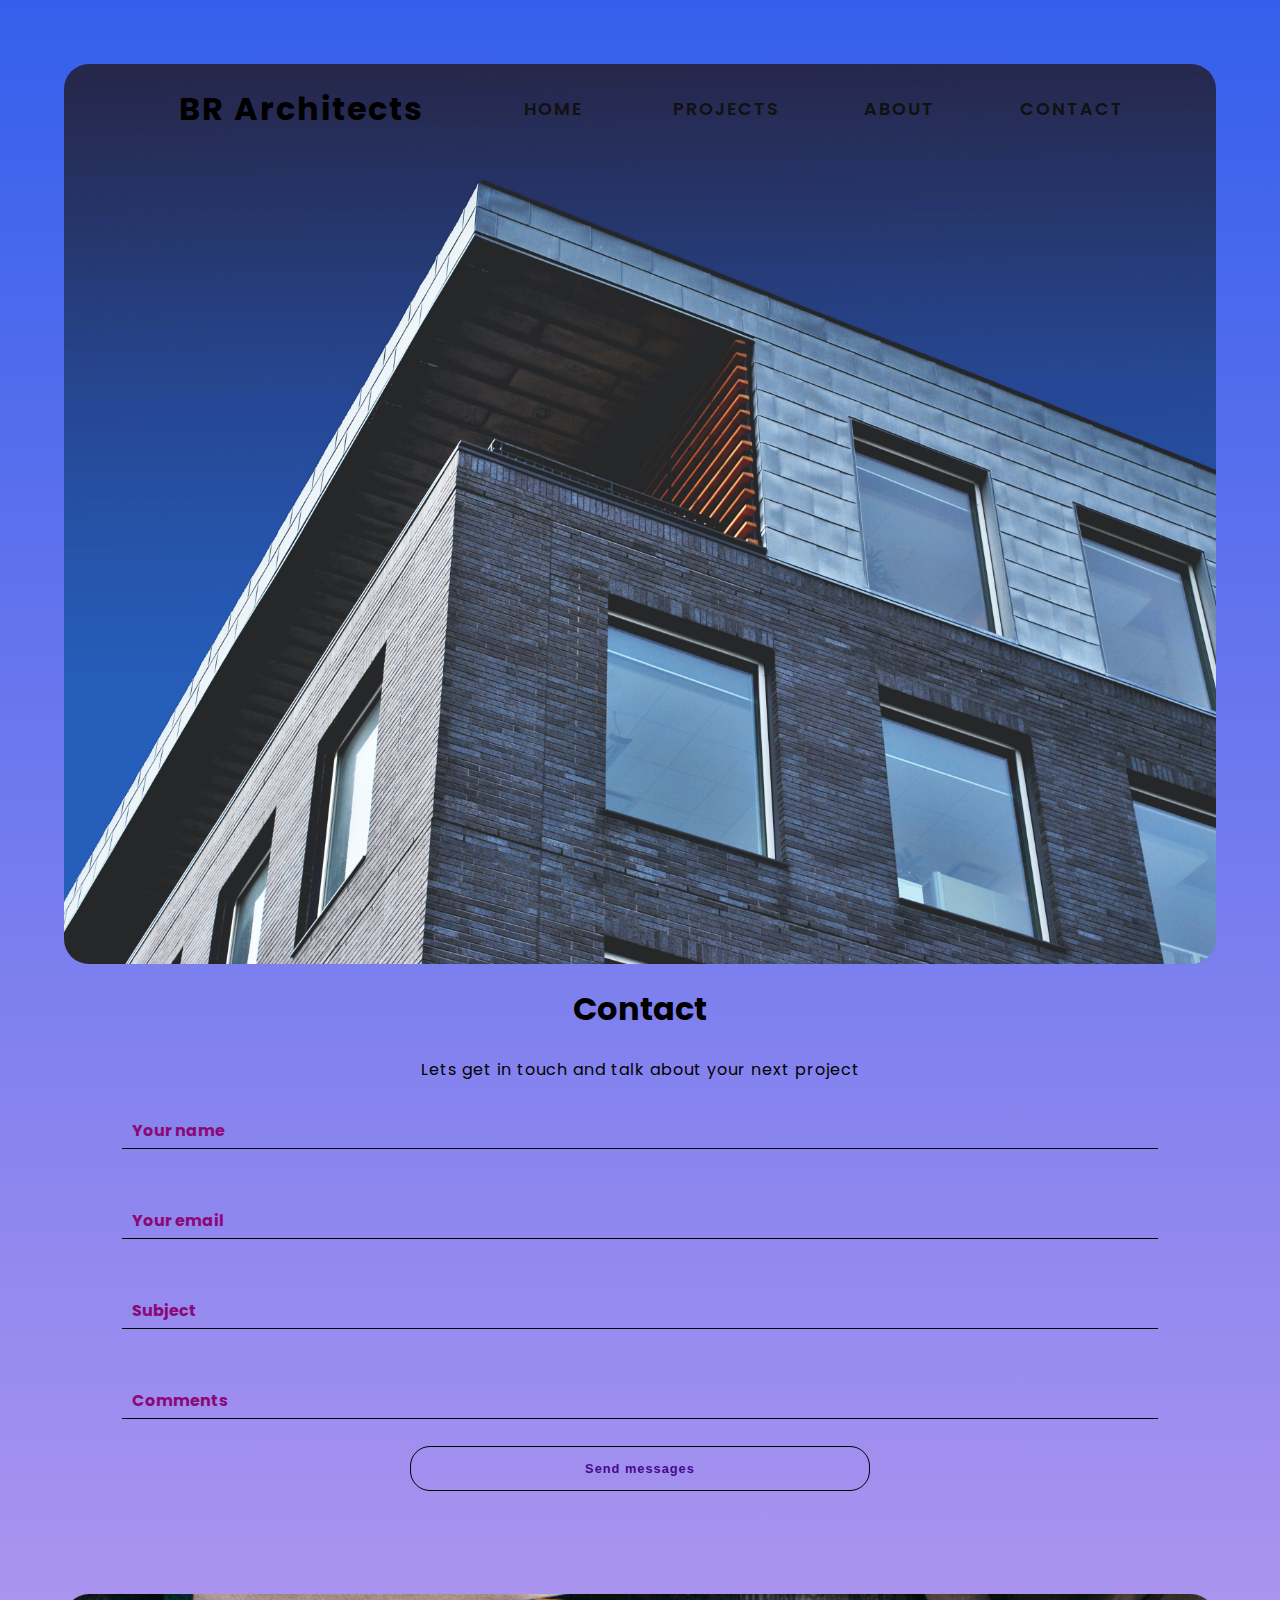
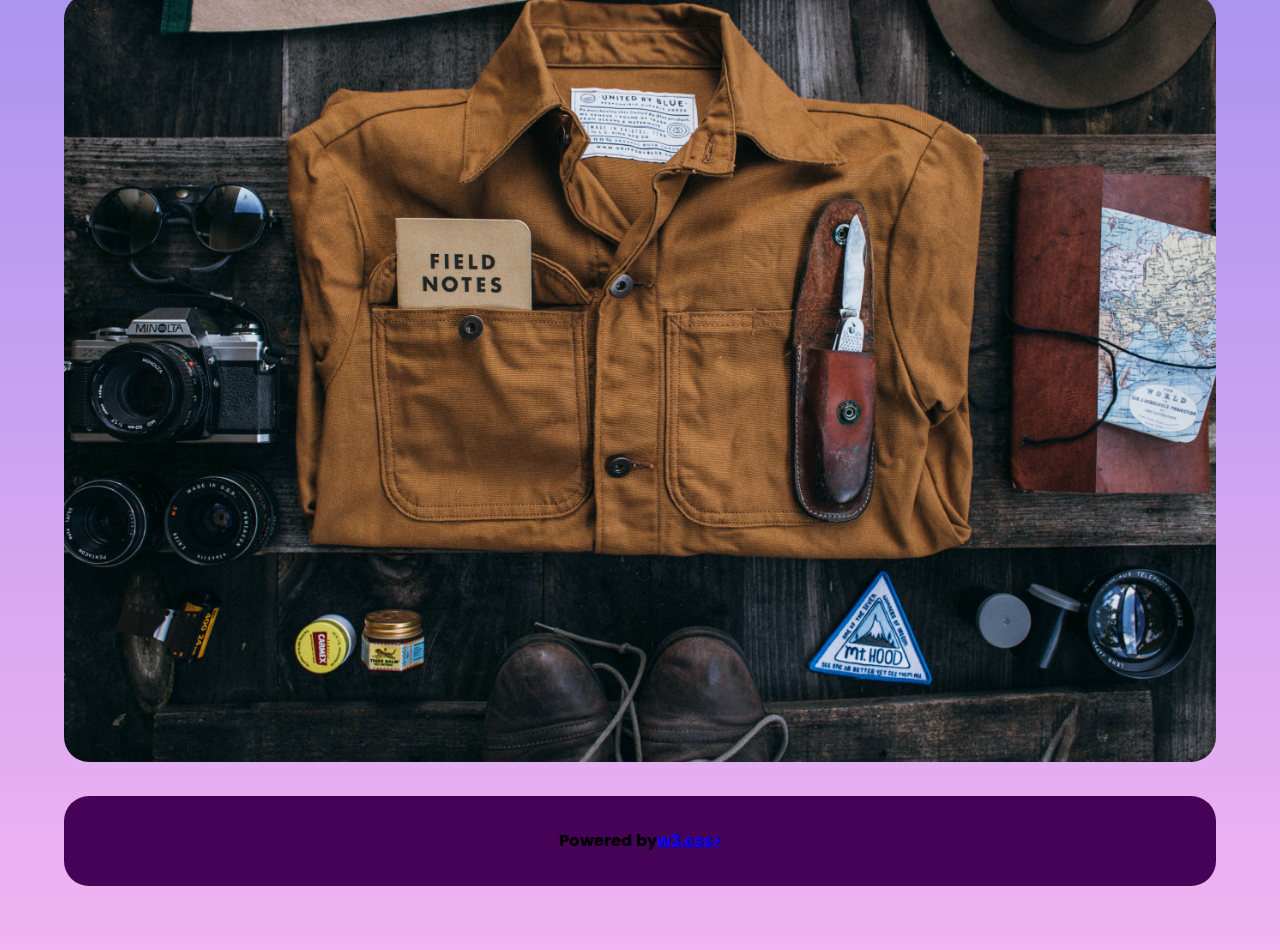
==== contact.html @ f1246236 "Add files via upload" ====
<!DOCTYPE html>
<html lang="en">
<head>
          <meta charset="UTF-8">
          <meta http-equiv="X-UA-Compatible" content="IE=edge">
          <meta name="viewport" content="width=device-width, initial-scale=1.0">
          <title>w3school.com(Contact)</title>
          <link rel="stylesheet" href="style.css">
          <link rel="preconnect" href="https://fonts.gstatic.com">
          <link href="https://fonts.googleapis.com/css2?family=Poppins:wght@300&display=swap" rel="stylesheet">
</head>
<body>
          <div class="page1">
                    <nav>
                              <div class="logoname">
                                        <h1>BR Architects</h1>
                              </div>
                              <ul class="navlinks">
                                        <li><a href="index.html">HOME</a></li>
                                        <li><a href="projects.html">PROJECTS</a></li>
                                        <li><a href="about.html">ABOUT</a></li>
                                        <li><a href="contact.html">CONTACT</a></li>
                              </ul>          
                              <button class="hamburger">
                                  <div class="line1"></div>
                                  <div class="line2"></div>
                                  <div class="line3"></div>
                              </button>

                              <ul class="littlescreenmenu">
                                <li><a href="index.html">HOME</a></li>
                                <li><a href="projects.html">PROJECTS</a></li>
                                <li><a href="about.html">ABOUT</a></li>
                                <li><a href="contact.html">CONTACT</a></li>
                              </ul>

                    </nav>
                    
          </div>
          <div class="page4">
            <div class="about"><h1>Contact</h1></div>
            <p>Lets get in touch and talk about your next project</p>
            <div class="formcontainer">
                <input type="name" placeholder="Your name">
                <input type="email" placeholder="Your email">
                <input type="text" placeholder="Subject">
                <input type="text" placeholder="Comments">
            </div>
            <button class="send-btn">Send messages</button>
            <img src="lastimage.jpg">
          </div>
          <footer class="footer">
              <h1>Powered by <a href="#">w3.css></a></h1>
          </footer>
</body>
</html>
---- style.css ----
* {
  padding: 0;
  margin: 0;
  box-sizing: border-box;
}

html {
  scroll-behavior: smooth;
  transition: 0.6s;
}

body {
  font-family: "Poppins";
  width: 90%;
  background: linear-gradient(rgb(52, 95, 236), rgba(211, 5, 211, 0.3));
  margin: 5% auto;
  border: 20px;
  height: 10%;
}

*::selection {
  background: rgb(56, 56, 143);
  color: bisque;
}

.page1 {
  height: 100vh;
  width: 100%;
  display: flex;
  background: url(landing.jpg);
  background-size: cover;
  background-position: bottom;
  border-radius: 25px;
  position: relative;
}

nav {
  width: 100%;
  height: 10%;
  display: flex;
  align-items: center;
  position: relative;
  letter-spacing: 2px;
  border-bottom-left-radius: 25px;
  border-bottom-right-radius: 25px;
}

.logoname {
  display: flex;
  /* position: absolute; */
  align-items: center;
  justify-content: center;
  float: left;
  width: auto;
  height: 100%;
  align-items: center;
  padding: 0 10%;
}

.logoname h1 {
  width: 100%;
  height: 100%;
  align-items: center;
  justify-content: center;
  display: flex;
}

.navlinks {
  display: flex;
  position: absolute;
  float: right;
  width: 60%;
  right: 5%;
  align-items: center;
  justify-content: space-around;
  /* margin: auto; */
  height: 100%;
}

.navlinks li {
  width: 100%;
  height: auto;
  list-style-type: none;
  display: flex;
  align-items: center;
  justify-content: center;
}

.navlinks a {
  color: #111;
  height: 100%;
  width: 100%;
  text-decoration: none;
  font-size: 1.1rem;
  font-weight: 600;
  display: flex;
  align-items: center;
  justify-content: center;
  margin: 0px 5px;
  border-radius: 20px;
  transition: all 0.4s ease;
}

.navlinks a:hover {
  padding: 5px 0;
  border-radius: 20px;
  background: linear-gradient(rgb(52, 52, 230), rgb(0, 225, 255));
}

.hamburger {
  position: absolute;
  right: 5%;
  height: 50%;
  display: flex;
  flex-direction: column;
  justify-content: space-evenly;
  align-items: center;
  width: 8%;
  background: none;
  border: none;
  cursor: pointer;
  pointer-events: none;
}

.line1,
.line2,
.line3 {
  display: none;
  width: 80%;
  height: 8%;
  background: black;
}

.littlescreenmenu {
  position: absolute;
  top: 10vh;
  right: 0;
  width: 25vw;
  height: 30vh;
  display: flex;
  flex-direction: column;
  align-items: center;
  justify-content: center;
  pointer-events: none;
  transform: translateY(0px);
}

.littlescreenmenu li {
  height: 100%;
  width: 100%;
  display: flex;
  align-items: center;
  justify-content: center;
  opacity: 0;
}

.littlescreenmenu a {
  display: flex;
  width: 100%;
  height: 100%;
  align-items: center;
  justify-content: center;
  color: black;
  text-decoration: none;
  font-weight: bold;
}

.littlescreenmenu a:hover {
  background: rgba(0, 0, 0, 0.3);
}

.page2 {
  width: 100%;
  align-items: center;
  justify-content: center;
}

.project {
  display: flex;
  align-items: center;
  justify-content: center;
  min-height: 100px;
}

.proimages {
  display: grid;
  grid-template-columns: 1fr 1fr;
  grid-gap: 1em;
  border-radius: 25px;
}

.page2images img {
  width: 100%;
  height: 100%;
  border-radius: 25px;
}

.page2images {
  display: grid;
  width: 100%;
  position: relative;
}

.page2images p {
  width: 100%;
  height: auto;
  position: absolute;
  display: flex;
  align-items: center;
  justify-content: center;
  font-weight: bolder;
  top: 3%;
}

.page3 {
  width: 100%;
  height: auto;
}

.about {
  width: 100%;
  height: 10vh;
  display: flex;
  align-items: center;
  justify-content: center;
}

.page3text {
  width: 100%;
  height: auto;
}

.page3text p {
  padding-bottom: 3%;
  line-height: 1.9;
  text-align: justify;
  letter-spacing: 1px;
}

.page3cardscontainer {
  display: grid;
  grid-template-columns: 1fr 1fr;
  grid-row-gap: 3rem;
  grid-column-gap: 1em;
}

.page3cards {
  width: 100%;
  height: 100%;
}

.page3cards img {
  width: 100%;
  border-radius: 25px;
}

.page3cards h1 {
  letter-spacing: 1px;
  width: 100%;
  text-align: center;
}

.page3cards p {
  letter-spacing: 1px;
  text-align: justify;
  padding: 3% 0;
}

.page3cards button {
  width: 50%;
  height: 4.4vh;
  display: flex;
  margin: auto;
  align-items: center;
  justify-content: center;
  border: none;
  background: none;
  transition: all 0.4s;
}

.page3cards button:hover {
  background: rgb(70, 8, 141);
  color: pink;
  transform: translateY(10px);
  width: 65%;
  cursor: pointer;
  border-radius: 20px;
}

.page3cards button a {
  text-decoration: none;
  color: rgb(29, 25, 25);
  background: blueviolet;
  width: 100%;
  height: 100%;
  display: flex;
  align-items: center;
  justify-content: center;
  border-radius: 20px;
  font-weight: bold;
  letter-spacing: 1px;
}

.page4 {
  width: 100%;
  height: 100%;
}

.formcontainer {
  display: flex;
  align-items: center;
  justify-content: space-around;
  height: 40vh;
  flex-direction: column;
}

.formcontainer input {
  height: 10%;
  width: 90%;
  border: none;
  background: none;
  border-bottom: 1px solid black;
  padding: 10px;
  font-family: "Poppins";
  font-size: 1em;
  font-weight: bold;
}

.page4 p {
  display: flex;
  align-items: center;
  justify-content: center;
  line-height: 2;
  letter-spacing: 1px;
  height: auto;
  width: 100%;
}

.formcontainer input::placeholder {
  color: rgb(141, 8, 119);
  /* padding: 10px; */
  font-family: "Poppins";
  font-weight: bold;
}

.send-btn {
  width: 40%;
  font-size: 0.8rem;
  min-width: 200x;
  height: 5vh;
  background: none;
  border: 1px solid black;
  display: flex;
  align-items: center;
  justify-content: center;
  margin: auto;
  margin-bottom: 5vh;
  color: rgb(70, 8, 141);
  font-weight: bold;
  letter-spacing: 1px;
  border-radius: 20px;
  transition: 0.4s all;
}

.send-btn:hover {
  background: rgb(70, 8, 141);
  color: pink;
  transform: translateY(10px);
  width: 50vw;
  cursor: pointer;
}

.page4 img {
  width: 100%;
  margin-top: 5%;
  border-radius: 25px;
}

footer {
  height: 10vh;
  margin-top: 3vh;
  width: 100%;
  display: flex;
  align-items: center;
  justify-content: center;
  background: rgb(70, 2, 87);
  border-radius: 25px;
  font-size: 1em;

}

footer h1 {
  display: flex;
  align-items: center;
  justify-content: center;
  height: 100%;
  width: 100%;
  font-size: 1rem;
}

@media screen and (max-width: 768px) {
  .proimages {
    display: grid;
    grid-template-columns: 1fr;
  }

  .littlescreenmenu li {
    pointer-events: all;
  }

  .littlescreenmenu li a {
    pointer-events: all;
  }
}

@media screen and (max-width: 900px) {
  .proimages {
    display: grid;
    grid-template-columns: 1fr;
  }

  .logoname {
    font-size: 90%;
  }

  .page3cardscontainer {
    display: grid;
    grid-template-columns: 1fr;
  }

  .littlescreenmenu li {
    pointer-events: all;
  }

  .littlescreenmenu li a {
    pointer-events: all;
  }
}

@media screen and (max-width: 1050px) {
  .logoname {
    width: 100%;
    font-size: 90%;
    height: 100%;
    display: flex;
  }

  .hamburger {
    pointer-events: all;
  }

  .navlinks {
    position: absolute;
    pointer-events: all;
    display: none;
  }

  .littlescreenmenu li {
    pointer-events: all;
  }

  .littlescreenmenu li a {
    pointer-events: all;
  }

  .line1,
  .line2,
  .line3 {
    display: flex;
    border-radius: 20px;
  }

  .hamburger:focus + .littlescreenmenu li {
    transform: translateY(10px);
    opacity: 1;
    transition: all 0.7s ease;
    pointer-events: all;
  }
}
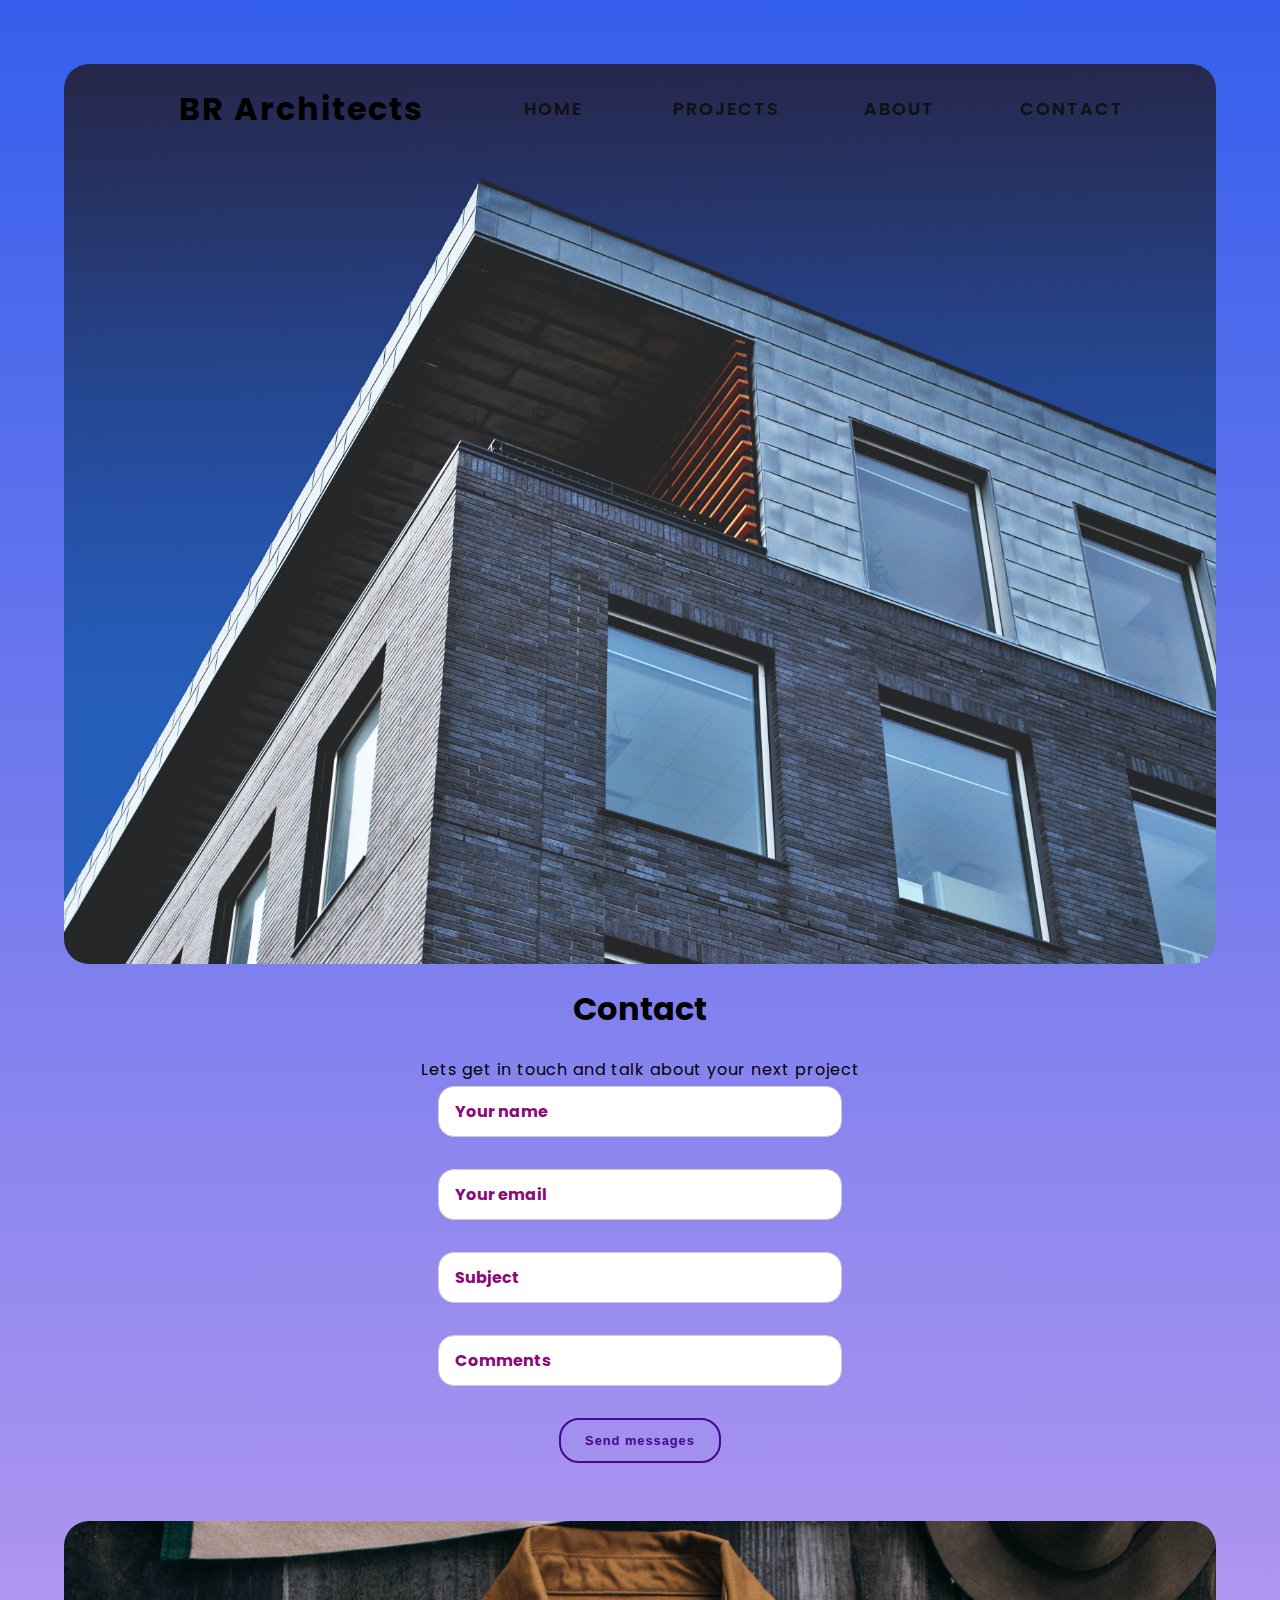
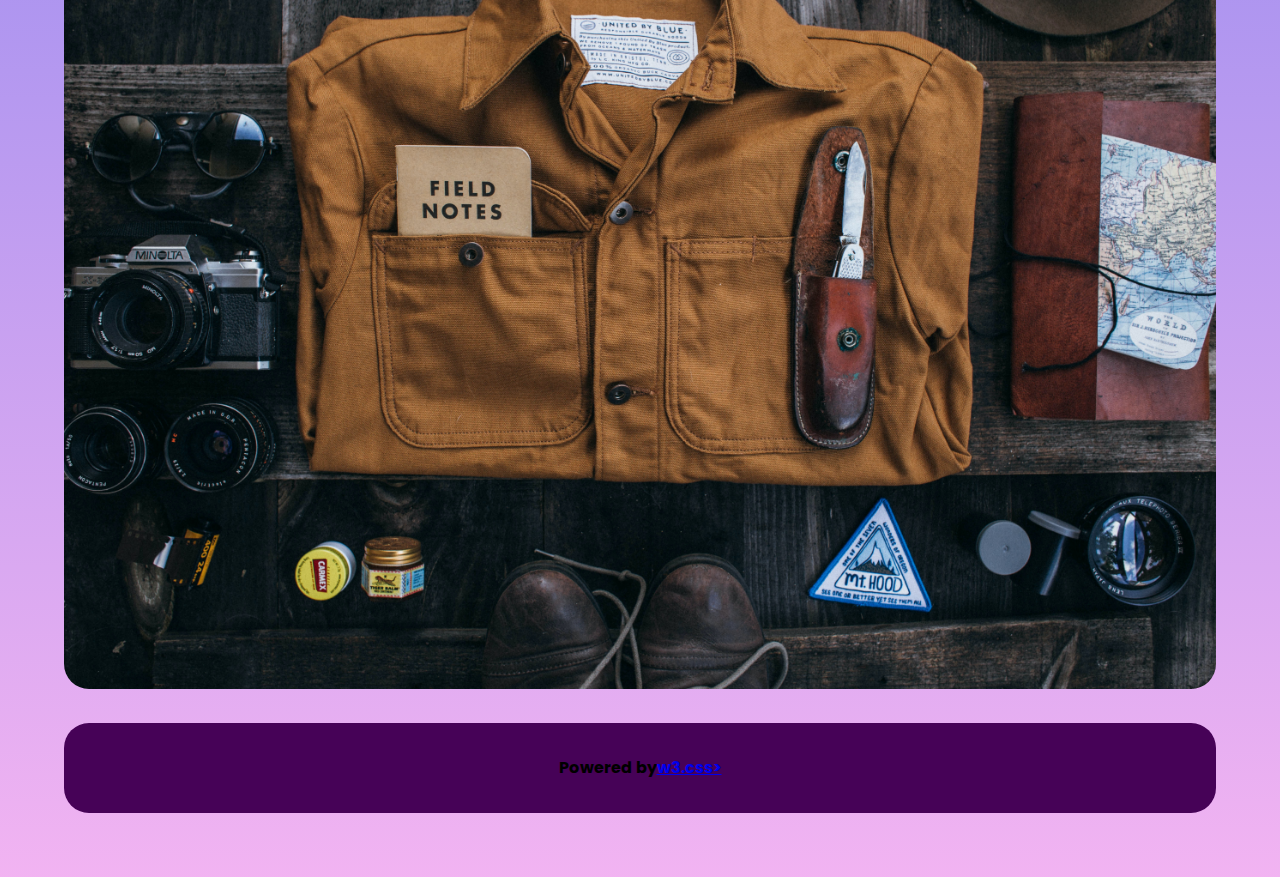
==== commit 8ae4f869: "changed some contact page input styles" ====
--- a/contact.html
+++ b/contact.html
@@ -1,56 +1,57 @@
 <!DOCTYPE html>
 <html lang="en">
-<head>
-          <meta charset="UTF-8">
-          <meta http-equiv="X-UA-Compatible" content="IE=edge">
-          <meta name="viewport" content="width=device-width, initial-scale=1.0">
-          <title>w3school.com(Contact)</title>
-          <link rel="stylesheet" href="style.css">
-          <link rel="preconnect" href="https://fonts.gstatic.com">
-          <link href="https://fonts.googleapis.com/css2?family=Poppins:wght@300&display=swap" rel="stylesheet">
-</head>
-<body>
-          <div class="page1">
-                    <nav>
-                              <div class="logoname">
-                                        <h1>BR Architects</h1>
-                              </div>
-                              <ul class="navlinks">
-                                        <li><a href="index.html">HOME</a></li>
-                                        <li><a href="projects.html">PROJECTS</a></li>
-                                        <li><a href="about.html">ABOUT</a></li>
-                                        <li><a href="contact.html">CONTACT</a></li>
-                              </ul>          
-                              <button class="hamburger">
-                                  <div class="line1"></div>
-                                  <div class="line2"></div>
-                                  <div class="line3"></div>
-                              </button>
+   <head>
+      <meta charset="UTF-8" />
+      <meta http-equiv="X-UA-Compatible" content="IE=edge" />
+      <meta name="viewport" content="width=device-width, initial-scale=1.0" />
+      <title>w3school.com(Contact)</title>
+      <link rel="stylesheet" href="style.css" />
+      <link rel="preconnect" href="https://fonts.gstatic.com" />
+      <link
+         href="https://fonts.googleapis.com/css2?family=Poppins:wght@300&display=swap"
+         rel="stylesheet"
+      />
+   </head>
+   <body>
+      <div class="page1">
+         <nav>
+            <div class="logoname">
+               <h1>BR Architects</h1>
+            </div>
+            <ul class="navlinks">
+               <li><a href="index.html">HOME</a></li>
+               <li><a href="projects.html">PROJECTS</a></li>
+               <li><a href="about.html">ABOUT</a></li>
+               <li><a href="contact.html">CONTACT</a></li>
+            </ul>
+            <button class="hamburger">
+               <div class="line1"></div>
+               <div class="line2"></div>
+               <div class="line3"></div>
+            </button>
 
-                              <ul class="littlescreenmenu">
-                                <li><a href="index.html">HOME</a></li>
-                                <li><a href="projects.html">PROJECTS</a></li>
-                                <li><a href="about.html">ABOUT</a></li>
-                                <li><a href="contact.html">CONTACT</a></li>
-                              </ul>
-
-                    </nav>
-                    
-          </div>
-          <div class="page4">
-            <div class="about"><h1>Contact</h1></div>
-            <p>Lets get in touch and talk about your next project</p>
-            <div class="formcontainer">
-                <input type="name" placeholder="Your name">
-                <input type="email" placeholder="Your email">
-                <input type="text" placeholder="Subject">
-                <input type="text" placeholder="Comments">
-            </div>
+            <ul class="littlescreenmenu">
+               <li><a href="index.html">HOME</a></li>
+               <li><a href="projects.html">PROJECTS</a></li>
+               <li><a href="about.html">ABOUT</a></li>
+               <li><a href="contact.html">CONTACT</a></li>
+            </ul>
+         </nav>
+      </div>
+      <div class="page4">
+         <div class="about"><h1>Contact</h1></div>
+         <p>Lets get in touch and talk about your next project</p>
+         <div class="formcontainer">
+            <input type="name" placeholder="Your name" />
+            <input type="email" placeholder="Your email" />
+            <input type="text" placeholder="Subject" />
+            <input type="text" placeholder="Comments" />
             <button class="send-btn">Send messages</button>
-            <img src="lastimage.jpg">
-          </div>
-          <footer class="footer">
-              <h1>Powered by <a href="#">w3.css></a></h1>
-          </footer>
-</body>
-</html>+         </div>
+         <img src="lastimage.jpg" />
+      </div>
+      <footer class="footer">
+         <h1>Powered by <a href="#">w3.css></a></h1>
+      </footer>
+   </body>
+</html>
--- a/style.css
+++ b/style.css
@@ -1,479 +1,481 @@
 * {
-  padding: 0;
-  margin: 0;
-  box-sizing: border-box;
+   padding: 0;
+   margin: 0;
+   box-sizing: border-box;
 }
 
 html {
-  scroll-behavior: smooth;
-  transition: 0.6s;
+   scroll-behavior: smooth;
+   transition: 0.6s;
 }
 
 body {
-  font-family: "Poppins";
-  width: 90%;
-  background: linear-gradient(rgb(52, 95, 236), rgba(211, 5, 211, 0.3));
-  margin: 5% auto;
-  border: 20px;
-  height: 10%;
+   font-family: "Poppins";
+   width: 90%;
+   background: linear-gradient(rgb(52, 95, 236), rgba(211, 5, 211, 0.3));
+   margin: 5% auto;
+   border: 20px;
+   height: 10%;
 }
 
 *::selection {
-  background: rgb(56, 56, 143);
-  color: bisque;
+   background: rgb(56, 56, 143);
+   color: bisque;
 }
 
 .page1 {
-  height: 100vh;
-  width: 100%;
-  display: flex;
-  background: url(landing.jpg);
-  background-size: cover;
-  background-position: bottom;
-  border-radius: 25px;
-  position: relative;
+   height: 100vh;
+   width: 100%;
+   display: flex;
+   background: url(landing.jpg);
+   background-size: cover;
+   background-position: bottom;
+   border-radius: 25px;
+   position: relative;
 }
 
 nav {
-  width: 100%;
-  height: 10%;
-  display: flex;
-  align-items: center;
-  position: relative;
-  letter-spacing: 2px;
-  border-bottom-left-radius: 25px;
-  border-bottom-right-radius: 25px;
+   width: 100%;
+   height: 10%;
+   display: flex;
+   align-items: center;
+   position: relative;
+   letter-spacing: 2px;
+   border-bottom-left-radius: 25px;
+   border-bottom-right-radius: 25px;
 }
 
 .logoname {
-  display: flex;
-  /* position: absolute; */
-  align-items: center;
-  justify-content: center;
-  float: left;
-  width: auto;
-  height: 100%;
-  align-items: center;
-  padding: 0 10%;
+   display: flex;
+   /* position: absolute; */
+   align-items: center;
+   justify-content: center;
+   float: left;
+   width: auto;
+   height: 100%;
+   align-items: center;
+   padding: 0 10%;
 }
 
 .logoname h1 {
-  width: 100%;
-  height: 100%;
-  align-items: center;
-  justify-content: center;
-  display: flex;
+   width: 100%;
+   height: 100%;
+   align-items: center;
+   justify-content: center;
+   display: flex;
 }
 
 .navlinks {
-  display: flex;
-  position: absolute;
-  float: right;
-  width: 60%;
-  right: 5%;
-  align-items: center;
-  justify-content: space-around;
-  /* margin: auto; */
-  height: 100%;
+   display: flex;
+   position: absolute;
+   float: right;
+   width: 60%;
+   right: 5%;
+   align-items: center;
+   justify-content: space-around;
+   /* margin: auto; */
+   height: 100%;
 }
 
 .navlinks li {
-  width: 100%;
-  height: auto;
-  list-style-type: none;
-  display: flex;
-  align-items: center;
-  justify-content: center;
+   width: 100%;
+   height: auto;
+   list-style-type: none;
+   display: flex;
+   align-items: center;
+   justify-content: center;
 }
 
 .navlinks a {
-  color: #111;
-  height: 100%;
-  width: 100%;
-  text-decoration: none;
-  font-size: 1.1rem;
-  font-weight: 600;
-  display: flex;
-  align-items: center;
-  justify-content: center;
-  margin: 0px 5px;
-  border-radius: 20px;
-  transition: all 0.4s ease;
+   color: #111;
+   height: 100%;
+   width: 100%;
+   text-decoration: none;
+   font-size: 1.1rem;
+   font-weight: 600;
+   display: flex;
+   align-items: center;
+   justify-content: center;
+   margin: 0px 5px;
+   border-radius: 20px;
+   transition: all 0.4s ease;
 }
 
 .navlinks a:hover {
-  padding: 5px 0;
-  border-radius: 20px;
-  background: linear-gradient(rgb(52, 52, 230), rgb(0, 225, 255));
+   padding: 5px 0;
+   border-radius: 20px;
+   background: linear-gradient(rgb(52, 52, 230), rgb(0, 225, 255));
 }
 
 .hamburger {
-  position: absolute;
-  right: 5%;
-  height: 50%;
-  display: flex;
-  flex-direction: column;
-  justify-content: space-evenly;
-  align-items: center;
-  width: 8%;
-  background: none;
-  border: none;
-  cursor: pointer;
-  pointer-events: none;
+   position: absolute;
+   right: 5%;
+   height: 50%;
+   display: flex;
+   flex-direction: column;
+   justify-content: space-evenly;
+   align-items: center;
+   width: 8%;
+   background: none;
+   border: none;
+   cursor: pointer;
+   pointer-events: none;
 }
 
 .line1,
 .line2,
 .line3 {
-  display: none;
-  width: 80%;
-  height: 8%;
-  background: black;
+   display: none;
+   width: 80%;
+   height: 8%;
+   background: black;
 }
 
 .littlescreenmenu {
-  position: absolute;
-  top: 10vh;
-  right: 0;
-  width: 25vw;
-  height: 30vh;
-  display: flex;
-  flex-direction: column;
-  align-items: center;
-  justify-content: center;
-  pointer-events: none;
-  transform: translateY(0px);
+   position: absolute;
+   top: 10vh;
+   right: 0;
+   width: 25vw;
+   height: 30vh;
+   display: flex;
+   flex-direction: column;
+   align-items: center;
+   justify-content: center;
+   pointer-events: none;
+   transform: translateY(0px);
 }
 
 .littlescreenmenu li {
-  height: 100%;
-  width: 100%;
-  display: flex;
-  align-items: center;
-  justify-content: center;
-  opacity: 0;
+   height: 100%;
+   width: 100%;
+   display: flex;
+   align-items: center;
+   justify-content: center;
+   opacity: 0;
 }
 
 .littlescreenmenu a {
-  display: flex;
-  width: 100%;
-  height: 100%;
-  align-items: center;
-  justify-content: center;
-  color: black;
-  text-decoration: none;
-  font-weight: bold;
+   display: flex;
+   width: 100%;
+   height: 100%;
+   align-items: center;
+   justify-content: center;
+   color: black;
+   text-decoration: none;
+   font-weight: bold;
 }
 
 .littlescreenmenu a:hover {
-  background: rgba(0, 0, 0, 0.3);
+   background: rgba(0, 0, 0, 0.3);
 }
 
 .page2 {
-  width: 100%;
-  align-items: center;
-  justify-content: center;
+   width: 100%;
+   align-items: center;
+   justify-content: center;
 }
 
 .project {
-  display: flex;
-  align-items: center;
-  justify-content: center;
-  min-height: 100px;
+   display: flex;
+   align-items: center;
+   justify-content: center;
+   min-height: 100px;
 }
 
 .proimages {
-  display: grid;
-  grid-template-columns: 1fr 1fr;
-  grid-gap: 1em;
-  border-radius: 25px;
+   display: grid;
+   grid-template-columns: 1fr 1fr;
+   grid-gap: 1em;
+   border-radius: 25px;
 }
 
 .page2images img {
-  width: 100%;
-  height: 100%;
-  border-radius: 25px;
+   width: 100%;
+   height: 100%;
+   border-radius: 25px;
 }
 
 .page2images {
-  display: grid;
-  width: 100%;
-  position: relative;
+   display: grid;
+   width: 100%;
+   position: relative;
 }
 
 .page2images p {
-  width: 100%;
-  height: auto;
-  position: absolute;
-  display: flex;
-  align-items: center;
-  justify-content: center;
-  font-weight: bolder;
-  top: 3%;
+   width: 100%;
+   height: auto;
+   position: absolute;
+   display: flex;
+   align-items: center;
+   justify-content: center;
+   font-weight: bolder;
+   top: 3%;
 }
 
 .page3 {
-  width: 100%;
-  height: auto;
+   width: 100%;
+   height: auto;
 }
 
 .about {
-  width: 100%;
-  height: 10vh;
-  display: flex;
-  align-items: center;
-  justify-content: center;
+   width: 100%;
+   height: 10vh;
+   display: flex;
+   align-items: center;
+   justify-content: center;
 }
 
 .page3text {
-  width: 100%;
-  height: auto;
+   width: 100%;
+   height: auto;
 }
 
 .page3text p {
-  padding-bottom: 3%;
-  line-height: 1.9;
-  text-align: justify;
-  letter-spacing: 1px;
+   padding-bottom: 3%;
+   line-height: 1.9;
+   text-align: justify;
+   letter-spacing: 1px;
 }
 
 .page3cardscontainer {
-  display: grid;
-  grid-template-columns: 1fr 1fr;
-  grid-row-gap: 3rem;
-  grid-column-gap: 1em;
+   display: grid;
+   grid-template-columns: 1fr 1fr;
+   grid-row-gap: 3rem;
+   grid-column-gap: 1em;
 }
 
 .page3cards {
-  width: 100%;
-  height: 100%;
+   width: 100%;
+   height: 100%;
 }
 
 .page3cards img {
-  width: 100%;
-  border-radius: 25px;
+   width: 100%;
+   border-radius: 25px;
 }
 
 .page3cards h1 {
-  letter-spacing: 1px;
-  width: 100%;
-  text-align: center;
+   letter-spacing: 1px;
+   width: 100%;
+   text-align: center;
 }
 
 .page3cards p {
-  letter-spacing: 1px;
-  text-align: justify;
-  padding: 3% 0;
+   letter-spacing: 1px;
+   text-align: justify;
+   padding: 3% 0;
 }
 
 .page3cards button {
-  width: 50%;
-  height: 4.4vh;
-  display: flex;
-  margin: auto;
-  align-items: center;
-  justify-content: center;
-  border: none;
-  background: none;
-  transition: all 0.4s;
+   width: 50%;
+   height: 4.4vh;
+   display: flex;
+   margin: auto;
+   align-items: center;
+   justify-content: center;
+   border: none;
+   background: none;
+   transition: all 0.4s;
 }
 
 .page3cards button:hover {
-  background: rgb(70, 8, 141);
-  color: pink;
-  transform: translateY(10px);
-  width: 65%;
-  cursor: pointer;
-  border-radius: 20px;
+   background: rgb(70, 8, 141);
+   color: pink;
+   transform: translateY(10px);
+   width: 65%;
+   cursor: pointer;
+   border-radius: 20px;
 }
 
 .page3cards button a {
-  text-decoration: none;
-  color: rgb(29, 25, 25);
-  background: blueviolet;
-  width: 100%;
-  height: 100%;
-  display: flex;
-  align-items: center;
-  justify-content: center;
-  border-radius: 20px;
-  font-weight: bold;
-  letter-spacing: 1px;
+   text-decoration: none;
+   color: rgb(29, 25, 25);
+   background: blueviolet;
+   width: 100%;
+   height: 100%;
+   display: flex;
+   align-items: center;
+   justify-content: center;
+   border-radius: 20px;
+   font-weight: bold;
+   letter-spacing: 1px;
 }
 
 .page4 {
-  width: 100%;
-  height: 100%;
+   width: 100%;
+   height: 100%;
 }
 
 .formcontainer {
-  display: flex;
-  align-items: center;
-  justify-content: space-around;
-  height: 40vh;
-  flex-direction: column;
-}
-
-.formcontainer input {
-  height: 10%;
-  width: 90%;
-  border: none;
-  background: none;
-  border-bottom: 1px solid black;
-  padding: 10px;
-  font-family: "Poppins";
-  font-size: 1em;
-  font-weight: bold;
+   display: flex;
+   align-items: center;
+   justify-content: space-around;
+   /* height: 40vh; */
+   flex-direction: column;
+   width: 35%;
+   margin-inline: auto;
+   gap: 2rem;
+
+   input {
+      width: 100%;
+      padding: 0.75rem 1rem;
+      font-family: "Poppins";
+      border-radius: 1rem;
+      font-size: 1em;
+      border: 1px solid #ccc; /* Default border */
+      transition: border-color 0.3s ease, box-shadow 0.3s ease; /* Smooth transition */
+   }
+
+   input:focus {
+      outline: none;
+      border-color: rgb(52, 95, 236); /* Change border color on focus */
+      box-shadow: 0 0 5px rgba(52, 95, 236, 0.5); /* Add shadow effect */
+   }
+
+   input::placeholder {
+      color: rgb(141, 8, 119); /* Placeholder color */
+      font-weight: bold; /* Bold placeholder text */
+   }
 }
 
 .page4 p {
-  display: flex;
-  align-items: center;
-  justify-content: center;
-  line-height: 2;
-  letter-spacing: 1px;
-  height: auto;
-  width: 100%;
-}
-
-.formcontainer input::placeholder {
-  color: rgb(141, 8, 119);
-  /* padding: 10px; */
-  font-family: "Poppins";
-  font-weight: bold;
+   display: flex;
+   align-items: center;
+   justify-content: center;
+   line-height: 2;
+   letter-spacing: 1px;
+   height: auto;
+   width: 100%;
 }
 
 .send-btn {
-  width: 40%;
-  font-size: 0.8rem;
-  min-width: 200x;
-  height: 5vh;
-  background: none;
-  border: 1px solid black;
-  display: flex;
-  align-items: center;
-  justify-content: center;
-  margin: auto;
-  margin-bottom: 5vh;
-  color: rgb(70, 8, 141);
-  font-weight: bold;
-  letter-spacing: 1px;
-  border-radius: 20px;
-  transition: 0.4s all;
+   width: 40%;
+   font-size: 0.8rem;
+   min-width: 200x;
+   height: 5vh;
+   background: none;
+   border: 2px solid #46088d;
+   display: flex;
+   align-items: center;
+   justify-content: center;
+   margin-inline: auto;
+   /* margin-bottom: 5vh; */
+   color: #46088d;
+   font-weight: bold;
+   letter-spacing: 1px;
+   border-radius: 20px;
+   transition: 0.4s all;
 }
 
 .send-btn:hover {
-  background: rgb(70, 8, 141);
-  color: pink;
-  transform: translateY(10px);
-  width: 50vw;
-  cursor: pointer;
+   background: rgb(70, 8, 141);
+   color: #fff;
+   cursor: pointer;
 }
 
 .page4 img {
-  width: 100%;
-  margin-top: 5%;
-  border-radius: 25px;
+   width: 100%;
+   margin-top: 5%;
+   border-radius: 25px;
 }
 
 footer {
-  height: 10vh;
-  margin-top: 3vh;
-  width: 100%;
-  display: flex;
-  align-items: center;
-  justify-content: center;
-  background: rgb(70, 2, 87);
-  border-radius: 25px;
-  font-size: 1em;
-
+   height: 10vh;
+   margin-top: 3vh;
+   width: 100%;
+   display: flex;
+   align-items: center;
+   justify-content: center;
+   background: rgb(70, 2, 87);
+   border-radius: 25px;
+   font-size: 1em;
 }
 
 footer h1 {
-  display: flex;
-  align-items: center;
-  justify-content: center;
-  height: 100%;
-  width: 100%;
-  font-size: 1rem;
+   display: flex;
+   align-items: center;
+   justify-content: center;
+   height: 100%;
+   width: 100%;
+   font-size: 1rem;
 }
 
 @media screen and (max-width: 768px) {
-  .proimages {
-    display: grid;
-    grid-template-columns: 1fr;
-  }
-
-  .littlescreenmenu li {
-    pointer-events: all;
-  }
-
-  .littlescreenmenu li a {
-    pointer-events: all;
-  }
+   .proimages {
+      display: grid;
+      grid-template-columns: 1fr;
+   }
+
+   .littlescreenmenu li {
+      pointer-events: all;
+   }
+
+   .littlescreenmenu li a {
+      pointer-events: all;
+   }
 }
 
 @media screen and (max-width: 900px) {
-  .proimages {
-    display: grid;
-    grid-template-columns: 1fr;
-  }
-
-  .logoname {
-    font-size: 90%;
-  }
-
-  .page3cardscontainer {
-    display: grid;
-    grid-template-columns: 1fr;
-  }
-
-  .littlescreenmenu li {
-    pointer-events: all;
-  }
-
-  .littlescreenmenu li a {
-    pointer-events: all;
-  }
+   .proimages {
+      display: grid;
+      grid-template-columns: 1fr;
+   }
+
+   .logoname {
+      font-size: 90%;
+   }
+
+   .page3cardscontainer {
+      display: grid;
+      grid-template-columns: 1fr;
+   }
+
+   .littlescreenmenu li {
+      pointer-events: all;
+   }
+
+   .littlescreenmenu li a {
+      pointer-events: all;
+   }
 }
 
 @media screen and (max-width: 1050px) {
-  .logoname {
-    width: 100%;
-    font-size: 90%;
-    height: 100%;
-    display: flex;
-  }
-
-  .hamburger {
-    pointer-events: all;
-  }
-
-  .navlinks {
-    position: absolute;
-    pointer-events: all;
-    display: none;
-  }
-
-  .littlescreenmenu li {
-    pointer-events: all;
-  }
-
-  .littlescreenmenu li a {
-    pointer-events: all;
-  }
-
-  .line1,
-  .line2,
-  .line3 {
-    display: flex;
-    border-radius: 20px;
-  }
-
-  .hamburger:focus + .littlescreenmenu li {
-    transform: translateY(10px);
-    opacity: 1;
-    transition: all 0.7s ease;
-    pointer-events: all;
-  }
-}
+   .logoname {
+      width: 100%;
+      font-size: 90%;
+      height: 100%;
+      display: flex;
+   }
+
+   .hamburger {
+      pointer-events: all;
+   }
+
+   .navlinks {
+      position: absolute;
+      pointer-events: all;
+      display: none;
+   }
+
+   .littlescreenmenu li {
+      pointer-events: all;
+   }
+
+   .littlescreenmenu li a {
+      pointer-events: all;
+   }
+
+   .line1,
+   .line2,
+   .line3 {
+      display: flex;
+      border-radius: 20px;
+   }
+
+   .hamburger:focus + .littlescreenmenu li {
+      transform: translateY(10px);
+      opacity: 1;
+      transition: all 0.7s ease;
+      pointer-events: all;
+   }
+}
